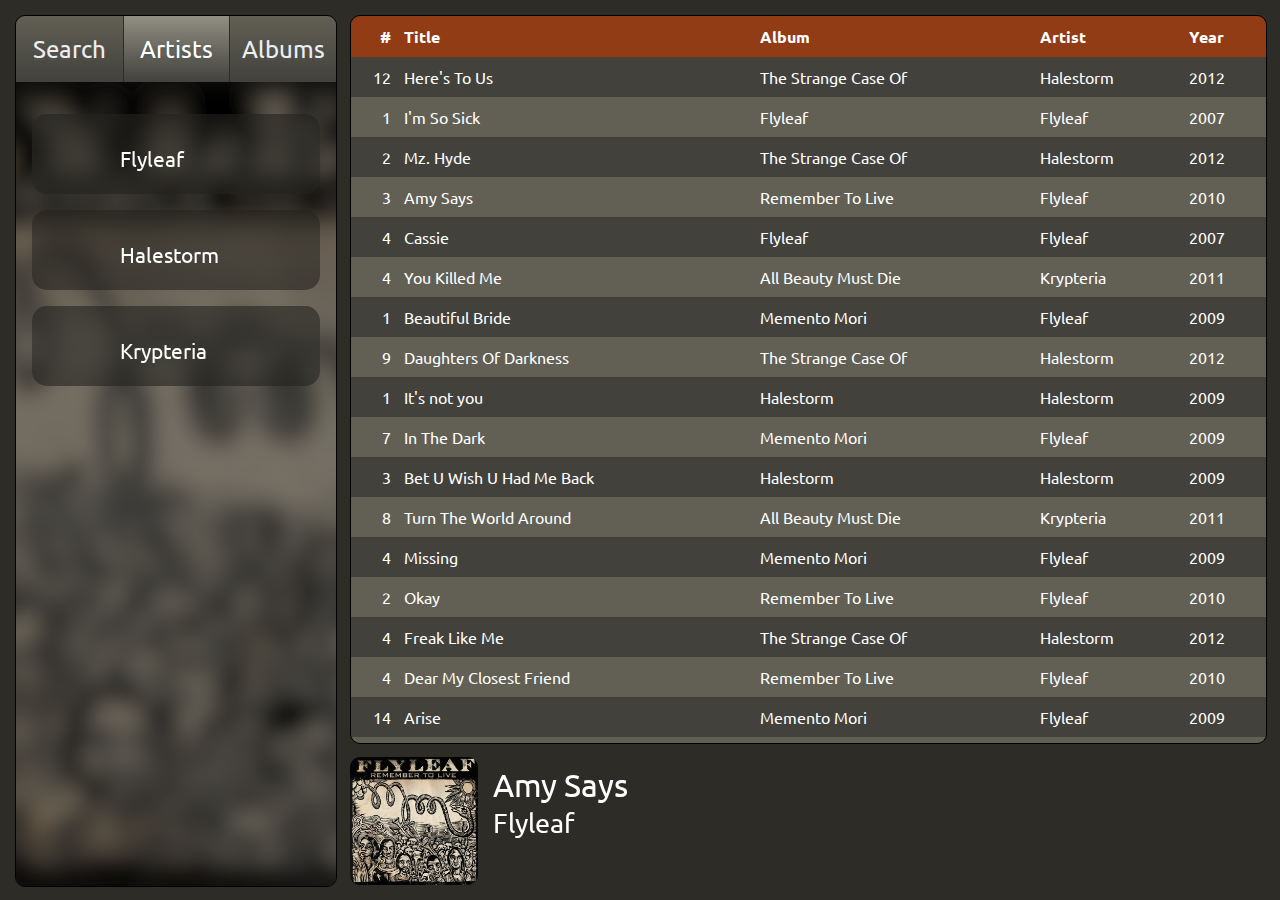
==== index.html @ d82e099f "Add now playing queue to library screen on big" ====
<!DOCTYPE html>
<html lang="en">
    <head>
        <meta charset="utf-8" />
        <meta name="viewport" content="width=device-width, initial-scale=1.0" />
        <title>Canto</title>
        <link rel="stylesheet" type="text/css" href="css/main.css" />
    </head>
    <body>
        <main>
            <nav id="nav">
                <ul>
                    <li>
                        <a href="search.html">Search</a>
                    </li>
                    <li>
                        <a href="index.html" class="active">Artists</a>
                    </li>
                    <li>
                        <a href="album.html">Albums</a>
                    </li>
                </ul>
            </nav>
            <section id="library">
                <ul id="artists">
                    <li id="a_flyleaf">
                        <a href="#a_flyleaf"><span class="name">Flyleaf</span></a>
                        <ul class="albums">
                            <li>
                                <img src="pics/Flyleaf%20-%20Flyleaf.jpg" alt="Album art of 'Flyleaf' by Flyleaf" />
                                <span class="name">Flyleaf</span>
                                <span class="artist">Flyleaf</span>
                                <span class="year">2007</span>
                            </li>
                            <li>
                                <img src="pics/Flyleaf%20-%20Memento%20Mori.jpg" alt="Album art of 'Memento Mori' by Flyleaf" />
                                <span class="name">Memento Mori</span>
                                <span class="artist">Flyleaf</span>
                                <span class="year">2009</span>
                            </li>
                            <li>
                                <img src="pics/Flyleaf%20-%20Remember%20To%20Live.jpg" alt="Album art of 'Remember To Live' by Flyleaf" />
                                <span class="name">Remember To Live</span>
                                <span class="artist">Flyleaf</span>
                                <span class="year">2010</span>
                            </li>
                        </ul>
                    </li>
                    <li id="a_halestorm">
                        <a href="#a_halestorm"><span class="name">Halestorm</span></a>
                        <ul class="albums">
                            <li>
                                <img src="pics/Halestorm%20-%20Halestorm.jpg" alt="Album art of 'Halestorm' by Halestorm" />
                                <span class="name">Halestorm</span>
                                <span class="artist">Halestorm</span>
                                <span class="year">2009</span>
                            </li>
                            <li>
                                <img src="pics/Halestorm%20-%20The%20Strange%20Case%20Of.jpg" alt="Album art of 'The Strange Case Of' by Halestorm" />
                                <span class="name">The Strange Case Of</span>
                                <span class="artist">Halestorm</span>
                                <span class="year">2012</span>
                            </li>
                        </ul>
                    </li>
                    <li id="a_kryptera">
                        <a href="#a_kryptera"><span class="name">Krypteria</span></a>
                        <ul class="albums">
                            <li>
                                <img src="pics/Krypteria%20-%20All%20Beauty%20Must%20Die.jpg" alt="Album art of 'All Beauty Must Die' by Krypteria" />
                                <span class="name">All Beauty Must Die</span>
                                <span class="artist">Krypteria</span>
                                <span class="year">2011</span>
                            </li>
                        </ul>
                    </li>
                </ul>
            </section>
        </main>
        <aside id="now_playing">
            <a href="now_playing.html">Go to Now Playing screen</a>
            <img src="pics/Flyleaf%20-%20Remember%20To%20Live.jpg" alt="Album art of 'Remember To Live' by Flyleaf" />
            <span class="title">Amy Says</span>
            <span class="artist">Flyleaf</span>
        </aside>
        <aside id="play_queue">
            <table>
                <thead>
                    <tr>
                        <th>#</th>
                        <th>Title</th>
                        <th>Album</th>
                        <th>Artist</th>
                        <th>Year</th>
                    </tr>
                </thead>
                <tbody>
                    <tr>
                        <td>12</td>
                        <td>Here's To Us</td>
                        <td>The Strange Case Of</td>
                        <td>Halestorm</td>
                        <td>2012</td>
                    </tr>
                    <tr>
                        <td>1</td>
                        <td>I'm So Sick</td>
                        <td>Flyleaf</td>
                        <td>Flyleaf</td>
                        <td>2007</td>
                    </tr>
                    <tr>
                        <td>2</td>
                        <td>Mz. Hyde</td>
                        <td>The Strange Case Of</td>
                        <td>Halestorm</td>
                        <td>2012</td>
                    </tr>
                    <tr class="active">
                        <td>3</td>
                        <td>Amy Says</td>
                        <td>Remember To Live</td>
                        <td>Flyleaf</td>
                        <td>2010</td>
                    </tr>
                    <tr>
                        <td>4</td>
                        <td>Cassie</td>
                        <td>Flyleaf</td>
                        <td>Flyleaf</td>
                        <td>2007</td>
                    </tr>
                    <tr>
                        <td>4</td>
                        <td>You Killed Me</td>
                        <td>All Beauty Must Die</td>
                        <td>Krypteria</td>
                        <td>2011</td>
                    </tr>
                    <tr>
                        <td>1</td>
                        <td>Beautiful Bride</td>
                        <td>Memento Mori</td>
                        <td>Flyleaf</td>
                        <td>2009</td>
                    </tr>
                    <tr>
                        <td>9</td>
                        <td>Daughters Of Darkness</td>
                        <td>The Strange Case Of</td>
                        <td>Halestorm</td>
                        <td>2012</td>
                    </tr>
                    <tr>
                        <td>1</td>
                        <td>It's not you</td>
                        <td>Halestorm</td>
                        <td>Halestorm</td>
                        <td>2009</td>
                    </tr>
                    <tr>
                        <td>7</td>
                        <td>In The Dark</td>
                        <td>Memento Mori</td>
                        <td>Flyleaf</td>
                        <td>2009</td>
                    </tr>
                    <tr>
                        <td>3</td>
                        <td>Bet U Wish U Had Me Back</td>
                        <td>Halestorm</td>
                        <td>Halestorm</td>
                        <td>2009</td>
                    </tr>
                    <tr>
                        <td>8</td>
                        <td>Turn The World Around</td>
                        <td>All Beauty Must Die</td>
                        <td>Krypteria</td>
                        <td>2011</td>
                    </tr>
                    <tr>
                        <td>4</td>
                        <td>Missing</td>
                        <td>Memento Mori</td>
                        <td>Flyleaf</td>
                        <td>2009</td>
                    </tr>
                    <tr>
                        <td>2</td>
                        <td>Okay</td>
                        <td>Remember To Live</td>
                        <td>Flyleaf</td>
                        <td>2010</td>
                    </tr>
                    <tr>
                        <td>4</td>
                        <td>Freak Like Me</td>
                        <td>The Strange Case Of</td>
                        <td>Halestorm</td>
                        <td>2012</td>
                    </tr>
                    <tr>
                        <td>4</td>
                        <td>Dear My Closest Friend</td>
                        <td>Remember To Live</td>
                        <td>Flyleaf</td>
                        <td>2010</td>
                    </tr>
                    <tr>
                        <td>14</td>
                        <td>Arise</td>
                        <td>Memento Mori</td>
                        <td>Flyleaf</td>
                        <td>2009</td>
                    </tr>
                    <tr>
                        <td>7</td>
                        <td>Thanks For Nothing</td>
                        <td>All Beauty Must Die</td>
                        <td>Krypteria</td>
                        <td>2011</td>
                    </tr>
                    <tr>
                        <td>3</td>
                        <td>I Miss The Misery</td>
                        <td>The Strange Case Of</td>
                        <td>Halestorm</td>
                        <td>2012</td>
                    </tr>
                    <tr>
                        <td>6</td>
                        <td>I'm Sorry</td>
                        <td>Flyleaf</td>
                        <td>Flyleaf</td>
                        <td>2007</td>
                    </tr>
                    <tr>
                        <td>15</td>
                        <td>Uncle Bobby</td>
                        <td>Memento Mori</td>
                        <td>Flyleaf</td>
                        <td>2009</td>
                    </tr>
                    <tr>
                        <td>8</td>
                        <td>Red Sam</td>
                        <td>Flyleaf</td>
                        <td>Flyleaf</td>
                        <td>2007</td>
                    </tr>
                    <tr>
                        <td>2</td>
                        <td>Fully ALive</td>
                        <td>Flyleaf</td>
                        <td>Flyleaf</td>
                        <td>2007</td>
                    </tr>
                    <tr>
                        <td>8</td>
                        <td>Rock Show</td>
                        <td>The Strange Case Of</td>
                        <td>Halestorm</td>
                        <td>2012</td>
                    </tr>
                    <tr>
                        <td>1</td>
                        <td>Love Bites (So Do I)</td>
                        <td>The Strange Case Of</td>
                        <td>Halestorm</td>
                        <td>2012</td>
                    </tr>
                    <tr>
                        <td>13</td>
                        <td>Circle</td>
                        <td>Memento Mori</td>
                        <td>Flyleaf</td>
                        <td>2009</td>
                    </tr>
                    <tr>
                        <td>2</td>
                        <td>As I Slowly Bleed</td>
                        <td>All Beauty Must Die</td>
                        <td>Krypteria</td>
                        <td>2011</td>
                    </tr>
                    <tr>
                        <td>9</td>
                        <td>Better Safe Than Sorry</td>
                        <td>Halestorm</td>
                        <td>Halestorm</td>
                        <td>2009</td>
                    </tr>
                    <tr>
                        <td>5</td>
                        <td>Live To Fight Another Day</td>
                        <td>All Beauty Must Die</td>
                        <td>Krypteria</td>
                        <td>2011</td>
                    </tr>
                </tbody>
            </table>
        </aside>
    </body>
</html>
---- css/main.css ----
@import url(http://fonts.googleapis.com/css?family=Ubuntu);
body {
  color: white;
  overflow: hidden;
  font-family: Ubuntu, sans-serif; }

main #nav {
  position: absolute;
  top: 0;
  left: 0;
  width: 100%;
  height: 4.1em;
  background-image: linear-gradient(180deg, #626055 0%, #42413c 100%); }
  main #nav ul {
    margin: 0;
    padding: 0;
    width: 100%;
    height: 100%;
    list-style: none; }
    main #nav ul li {
      display: block;
      float: left;
      width: 33.3%;
      height: 100%; }
      main #nav ul li a {
        display: block;
        width: 100%;
        height: 100%;
        color: #EEE;
        text-shadow: 0px 2px 3px #555;
        font-size: 1.5em;
        text-align: center;
        text-decoration: none;
        line-height: 4.1rem; }
      main #nav ul li .active {
        color: white;
        background-image: linear-gradient(180deg, #918f83 0%, #42413c 100%); }
    main #nav ul li + li a {
      border-left: 1px solid #2d2c27; }
main #library {
  position: absolute;
  top: 4.1em;
  left: 0;
  width: 100%;
  height: calc(100% - 4.1em - 5em);
  background-image: url("pics/coverdark.svg");
  background-position: center;
  background-size: cover; }
  main #library ul {
    margin: 0;
    padding-top: 1em;
    padding-left: 1em;
    padding-bottom: 1em;
    width: calc(100% - 2em);
    height: calc(100% - 2em);
    overflow-x: hidden;
    overflow-y: auto;
    list-style: none; }
    main #library ul li {
      position: relative;
      margin-top: 1em;
      min-height: 4em;
      max-height: 4em;
      padding: 0.5em;
      overflow: hidden;
      background-image: linear-gradient(180deg, rgba(35, 34, 30, 0.6) 0%, rgba(45, 44, 39, 0.6) 40%, rgba(45, 44, 39, 0.6) 60%, rgba(35, 34, 30, 0.6) 100%);
      border-radius: 15px;
      transition: none; }
      main #library ul li a {
        position: relative;
        display: block;
        width: 100%;
        height: 4em;
        z-index: 50;
        color: white; }
      main #library ul li img {
        width: 4em;
        height: 4em;
        border-radius: 10px; }
      main #library ul li span {
        display: block;
        position: absolute;
        left: 0;
        padding-left: 5rem;
        width: 100%;
        font-size: 1em; }
      main #library ul li .name {
        top: 0.5rem;
        font-size: 1.2em; }
      main #library ul li .artist {
        top: 1.9em; }
      main #library ul li .year {
        top: 3.1em; }
      main #library ul li ul {
        overflow: hidden; }
    main #library ul li:target {
      max-height: 350px;
      transition: max-height 1s; }
      main #library ul li:target ul {
        margin: 1em;
        margin-top: 0.5em;
        padding: 1em 0;
        background-color: rgba(15, 14, 11, 0.6);
        border-radius: 20px; }
        main #library ul li:target ul li {
          margin: 0 1em;
          background-image: none;
          border-radius: 0; }
        main #library ul li:target ul li + li {
          border-top: 1px solid #2d2c27; }
  main #library #artists > li > a > .name {
    top: 0;
    height: 4em;
    line-height: 3.5em;
    font-size: 1.3em; }
  main #library #albums li:target {
    max-height: 1000px; }
    main #library #albums li:target ul {
      padding: 0.4em 0 0.1em 0; }
      main #library #albums li:target ul li {
        padding: 0;
        height: 3em;
        min-height: 1em; }
        main #library #albums li:target ul li .number {
          margin-top: -7px;
          padding: 0;
          width: 3rem;
          height: 3rem;
          color: rgba(225, 225, 225, 0.69);
          font-size: 3em;
          text-align: right; }
        main #library #albums li:target ul li .name {
          padding-left: 4rem;
          width: calc(100% - 4rem);
          text-overflow: ellipsis;
          white-space: nowrap; }
main #search {
  position: absolute;
  top: 4.1em;
  left: 0;
  width: 100%;
  height: calc(100% - 4.1em - 5em);
  background-image: url("pics/coverdark.svg");
  background-position: center;
  background-size: cover; }
  main #search form {
    display: block;
    position: absolute;
    top: 0;
    width: 100%;
    padding: 10px;
    background-image: linear-gradient(180deg, rgba(35, 34, 30, 0.6) 0%, rgba(45, 44, 39, 0.6) 40%, rgba(45, 44, 39, 0.6) 60%, rgba(35, 34, 30, 0.6) 100%); }
    main #search form label {
      display: none; }
    main #search form input {
      padding: 5px;
      color: white;
      background-color: rgba(255, 255, 255, 0.1);
      border: none;
      border-radius: 5px;
      font-weight: bold; }
    main #search form input[type=text] {
      width: calc(100% - 95px); }
    main #search form input[type=submit] {
      width: 65px; }
main #search > ul {
  position: absolute;
  top: 3em;
  margin: 0;
  padding-top: 0;
  padding-left: 1em;
  padding-bottom: 1em;
  width: calc(100% - 2em);
  height: calc(100% - 3.5em);
  list-style: none;
  overflow-x: hidden;
  overflow-y: auto; }
  main #search > ul h1 {
    margin-bottom: 0; }
  main #search > ul ul {
    padding: 0;
    overflow: hidden; }
    main #search > ul ul li {
      position: relative;
      margin-top: 1em;
      height: 4em;
      padding: 0.5em;
      background-image: linear-gradient(180deg, rgba(35, 34, 30, 0.6) 0%, rgba(45, 44, 39, 0.6) 40%, rgba(45, 44, 39, 0.6) 60%, rgba(35, 34, 30, 0.6) 100%);
      border-radius: 15px; }
    main #search > ul ul img {
      width: 4em;
      height: 4em;
      border-radius: 10px; }
    main #search > ul ul span {
      display: block;
      position: absolute;
      left: 0;
      padding-left: 5rem;
      width: 100%;
      font-size: 1em; }
    main #search > ul ul .name {
      top: 0.5rem;
      font-size: 1.2em; }
    main #search > ul ul .artist {
      top: 1.9em; }
    main #search > ul ul .album, main #search > ul ul .year {
      top: 3.1em; }
  main #search > ul #artists .name {
    top: 0;
    height: 4em;
    line-height: 3.5em;
    font-size: 1.3em; }
main ul:last-of-child {
  background-color: red; }

#now_playing {
  position: absolute;
  left: 0;
  bottom: 0;
  width: 100%;
  height: 5em;
  background-image: linear-gradient(180deg, #626055 0%, #42413c 100%); }
  #now_playing a {
    position: fixed;
    left: 0;
    bottom: 0;
    width: 100%;
    height: 5em;
    z-index: 10;
    color: transparent; }
  #now_playing img {
    position: absolute;
    top: 0.5em;
    left: 0.5em;
    height: 4em;
    border-radius: 10px; }
  #now_playing .title {
    position: absolute;
    top: 0.7rem;
    left: 5rem;
    font-size: 1.3em; }
  #now_playing .artist {
    position: absolute;
    top: 2.5rem;
    left: 5rem;
    font-size: 1.1em; }

#edit_track {
  display: none; }

#play_queue {
  display: none; }

main {
  position: fixed;
  top: 0;
  left: 0;
  margin: 0;
  width: 100%;
  height: 100%;
  overflow: hidden; }
  main #info {
    position: absolute;
    top: 0;
    left: 0;
    width: 100%;
    height: 4.1em;
    z-index: 5;
    background-image: linear-gradient(180deg, #626055 0%, #42413c 100%); }
    main #info .title {
      display: block;
      margin-top: 1ex;
      margin-left: 0.6rem;
      height: 24px;
      font-size: 1.3em;
      width: 100%; }
    main #info .artist {
      float: left;
      margin-top: 0.6ex;
      margin-left: 0.6rem;
      font-size: 1.1em; }
    main #info .album:before {
      float: left;
      content: "\2022";
      margin-left: 1ex;
      margin-right: 1ex; }
    main #info .album {
      float: left;
      margin-top: 0.8ex;
      font-size: 1em; }
    main #info a {
      display: block;
      position: absolute;
      top: 0.7em;
      right: 0.7em;
      width: calc(2.6em - 4px);
      height: calc(2.6em - 4px);
      color: transparent;
      background-size: cover;
      border: 2px solid white;
      border-radius: 5px;
      background-image: url("pics/up.svg"); }
    main #info a:hover, main #info a:focus, main #info a:active {
      border-color: #dd4814;
      background-color: rgba(0, 0, 0, 0.5);
      background-image: url("pics/upglow.svg"); }
  main #albumart {
    position: absolute;
    top: 4.1em;
    left: 0;
    margin: 0 auto;
    width: 100%;
    height: calc(100% - 4.1em - 6em);
    background-color: #2d2c27;
    background-image: linear-gradient(180deg, #1d1c1b 0%, rgba(0, 0, 0, 0) 2%, rgba(0, 0, 0, 0) 98%, #1d1c1b 100%); }
    main #albumart img {
      position: absolute;
      top: 0;
      left: 0;
      right: 0;
      bottom: 0;
      margin: auto;
      width: 100%; }
  main #controls {
    position: absolute;
    left: 0;
    bottom: 0;
    width: 100%;
    height: 6em;
    background-image: linear-gradient(180deg, #3c3b37 0%, #42413c 100%); }
    main #controls a {
      display: block;
      position: absolute;
      left: 0;
      right: 0;
      bottom: calc(3em - 27.5px);
      margin: 0 auto;
      width: 55px;
      height: 55px;
      color: transparent;
      background-size: cover;
      border-radius: 100%; }
    main #controls #prev_button {
      right: 135px;
      background-image: url("pics/prev.svg"); }
    main #controls #prev_button:hover, main #controls #prev_button:focus, main #controls #prev_button:active {
      background-image: url("pics/prevglow.svg"), radial-gradient(circle at 50% 50%, rgba(0, 0, 0, 0.5) 21px, transparent 22px); }
    main #controls #play_button {
      bottom: calc(3em - 37.5px);
      width: 75px;
      height: 75px;
      background-image: url("pics/play.svg"); }
    main #controls #play_button:hover, main #controls #play_button:focus, main #controls #play_button:active {
      background-image: url("pics/playglow.svg"), radial-gradient(circle at 50% 50%, rgba(0, 0, 0, 0.5) 31px, transparent 32px); }
    main #controls #next_button {
      left: 135px;
      background-image: url("pics/next.svg"); }
    main #controls #next_button:hover, main #controls #next_button:focus, main #controls #next_button:active {
      background-image: url("pics/nextglow.svg"), radial-gradient(circle at 50% 50%, rgba(0, 0, 0, 0.5) 21px, transparent 22px); }
    main #controls #queue_button, main #controls #lyrics_button {
      left: 18.5px;
      bottom: calc(3em - 18.5px);
      margin: 0;
      width: 35px;
      height: 35px;
      border: 2px solid white;
      border-radius: 5px;
      background-image: url("pics/queue.svg"); }
    main #controls #lyrics_button {
      left: calc(100% - 55.5px);
      background-image: url("pics/lyrics.svg"); }
    main #controls #queue_button:hover, main #controls #queue_button:focus, main #controls #queue_button:active {
      border-color: #dd4814;
      background-color: rgba(0, 0, 0, 0.5);
      background-image: url("pics/queueglow.svg"); }
    main #controls #lyrics_button:hover, main #controls #lyrics_button:focus, main #controls #lyrics_button:active {
      border-color: #dd4814;
      background-color: rgba(0, 0, 0, 0.5);
      background-image: url("pics/lyricsglow.svg"); }

#queue {
  position: fixed;
  top: 0;
  left: -100%;
  width: 100%;
  height: 100%;
  z-index: 10;
  overflow: hidden;
  background-image: url("pics/coverdark.svg");
  background-position: center;
  background-size: cover;
  transition: all 1s; }
  #queue ul {
    -moz-box-sizing: border-box;
    box-sizing: border-box;
    margin: 0;
    padding: 1em;
    width: 100%;
    height: 100%;
    overflow-x: hidden;
    overflow-y: auto;
    list-style: none; }
    #queue ul li {
      position: relative;
      margin-top: 1em;
      height: 4em;
      padding: 0.5em;
      background-image: linear-gradient(180deg, rgba(35, 34, 30, 0.6) 0%, rgba(45, 44, 39, 0.6) 40%, rgba(45, 44, 39, 0.6) 60%, rgba(35, 34, 30, 0.6) 100%);
      border-radius: 15px; }
      #queue ul li img {
        height: 4em;
        width: 4em;
        border-radius: 10px; }
      #queue ul li span {
        display: block;
        position: absolute;
        left: 0;
        padding-left: 5rem;
        width: 100%;
        font-size: 1em; }
      #queue ul li .name {
        top: 0.5rem;
        font-size: 1.2em; }
      #queue ul li .artist {
        top: 1.9em; }
      #queue ul li .album {
        top: 3.1em; }
    #queue ul .active {
      background-image: linear-gradient(180deg, rgba(35, 34, 30, 0.6) 0%, rgba(45, 44, 39, 0.6) 40%, rgba(45, 44, 39, 0.6) 60%, rgba(35, 34, 30, 0.6) 100%), linear-gradient(130deg, #77216f 10%, transparent 40%, #dd4814 90%); }
  #queue a {
    display: block;
    position: absolute;
    right: 18.5px;
    bottom: calc(3em - 18.5px);
    width: 35px;
    height: 35px;
    color: transparent;
    background-size: cover;
    border: 2px solid #dd4814;
    border-radius: 5px;
    background-color: rgba(0, 0, 0, 0.5);
    background-image: url("pics/close.svg"); }

#queue:target {
  left: 0; }

#lyrics {
  position: fixed;
  top: 0;
  left: 100%;
  padding: 0 5%;
  width: 100%;
  height: 100%;
  z-index: 10;
  overflow: hidden;
  background-image: url("pics/coverdark.svg");
  background-position: center;
  background-size: cover;
  transition: all 1s; }
  #lyrics p {
    -moz-box-sizing: border-box;
    box-sizing: border-box;
    margin: 0;
    padding-top: 1em;
    padding-bottom: 5em;
    width: 90%;
    height: 100%;
    overflow-x: hidden;
    overflow-y: auto;
    font-size: 1.2em;
    line-height: 120%;
    text-align: center;
    text-shadow: 0px 0px 2px black; }
  #lyrics a {
    display: block;
    position: absolute;
    left: 18.5px;
    bottom: calc(3em - 18.5px);
    width: 35px;
    height: 35px;
    color: transparent;
    background-size: cover;
    border: 2px solid #dd4814;
    border-radius: 5px;
    background-color: rgba(0, 0, 0, 0.5);
    background-image: url("pics/close.svg"); }

#lyrics:target {
  left: 0; }

@media only screen and (min-width: 800px) {
  body {
    display: flex;
    position: absolute;
    top: 0;
    left: 0;
    margin: 0;
    width: 100%;
    height: 100%;
    background-color: #2d2c27; }

  main {
    top: 15px;
    left: 15px;
    width: 320px;
    height: calc(100% - 30px);
    border: 1px solid black;
    border-radius: 10px; }
    main #library, main #search {
      height: calc(100% - 4.1em); }

  #now_playing {
    left: 350px;
    bottom: 15px;
    height: 8rem;
    background: none; }
    #now_playing a {
      position: absolute;
      left: 0;
      bottom: 0;
      width: 8rem;
      height: 8rem; }
    #now_playing img {
      top: auto;
      left: 0;
      bottom: 0;
      height: 8rem; }
    #now_playing .title {
      top: auto;
      left: calc(8rem + 15px);
      bottom: 5rem;
      font-size: 2rem; }
    #now_playing .artist {
      top: auto;
      left: calc(8rem + 15px);
      bottom: 2.8rem;
      font-size: 1.7rem; }

  #play_queue {
    display: block;
    position: absolute;
    top: 15px;
    left: 350px;
    width: calc(100% - 365px);
    height: calc(100% - 45px - 8rem);
    overflow: auto;
    border: 1px solid black;
    border-radius: 10px; }
    #play_queue table {
      width: 100%;
      border-collapse: collapse; }
      #play_queue table thead tr:first-child {
        background-color: #913c14; }
      #play_queue table tr:nth-child(even) {
        background-color: #626055; }
      #play_queue table tr:nth-child(odd) {
        background-color: #42413c; }
      #play_queue table td, #play_queue table th {
        padding: 10px 5px;
        text-align: left;
        text-overflow: ellipsis;
        white-space: nowrap; }
      #play_queue table td:first-child, #play_queue table th:first-child {
        padding-left: 1px;
        padding-right: 8px;
        text-align: right; } }
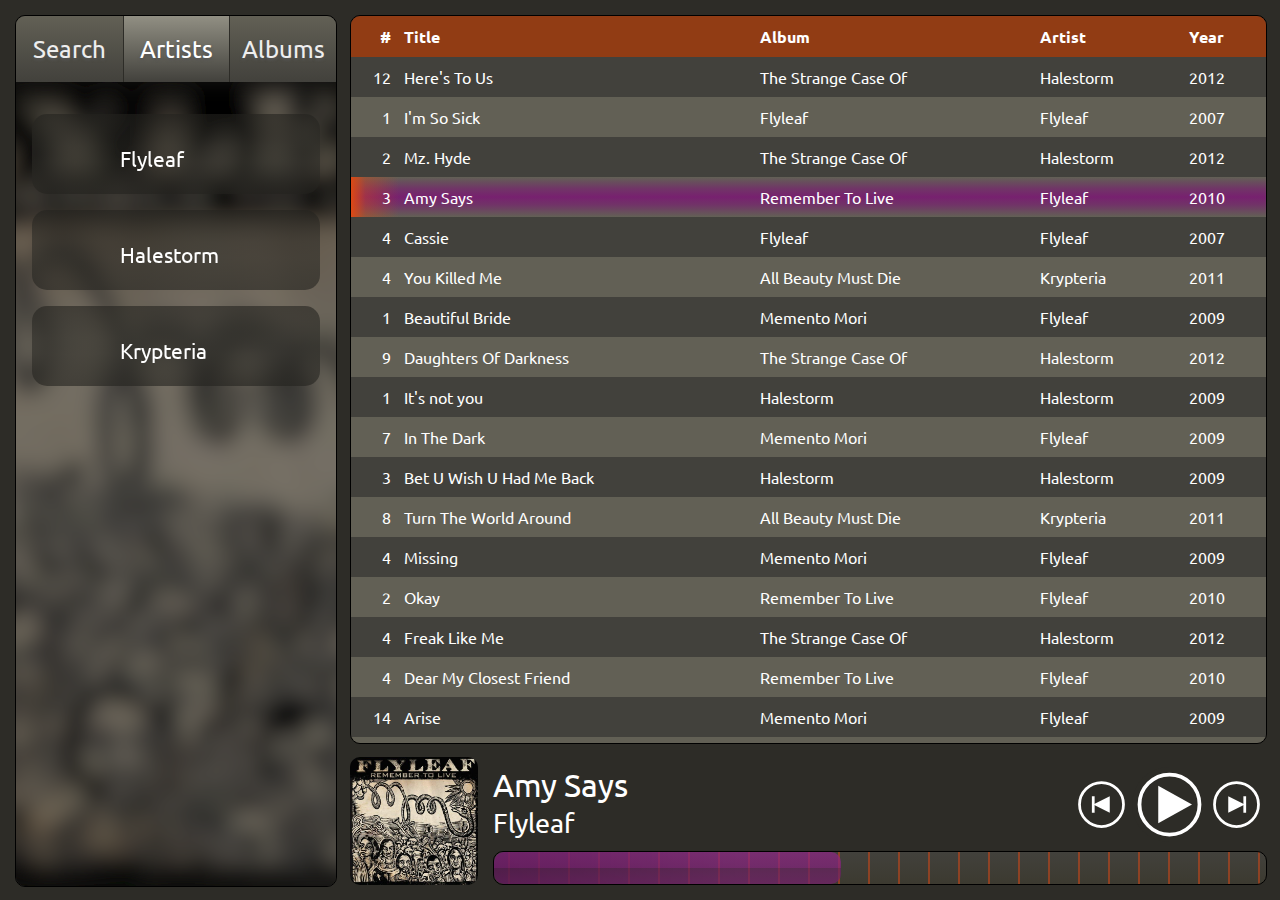
==== commit 16efface: "Add play button in library" ====
--- a/index.html
+++ b/index.html
@@ -83,6 +83,14 @@
             <span class="title">Amy Says</span>
             <span class="artist">Flyleaf</span>
         </aside>
+        <aside id="controls">
+            <a id="prev_button" href="#">Previous</a>
+            <a id="play_button" href="#">Play/Pause</a>
+            <a id="next_button" href="#">Next</a>
+            <div id="progressbar">
+                <span id="handle"></span>
+            </div>
+        </aside>
         <aside id="play_queue">
             <table>
                 <thead>
--- a/css/main.css
+++ b/css/main.css
@@ -245,6 +245,21 @@
     left: 5rem;
     font-size: 1.1em; }
 
+#controls #play_button {
+  display: block;
+  position: fixed;
+  right: 0;
+  bottom: 0;
+  width: 5rem;
+  height: 5rem;
+  z-index: 20;
+  color: transparent;
+  background-image: url("pics/playnoring.svg");
+  background-size: cover;
+  border-left: 1px solid #2d2c27; }
+#controls #play_button:hover, #controls #play_button:focus, #controls #play_button:active {
+  background-image: url("pics/playglow.svg"), radial-gradient(circle at 50% 50%, rgba(0, 0, 0, 0.5) 31px, transparent 32px); }
+
 #edit_track {
   display: none; }
 
@@ -512,8 +527,12 @@
   #now_playing {
     left: 350px;
     bottom: 15px;
+    width: calc(100% - 365px - 12rem);
     height: 8rem;
-    background: none; }
+    overflow: hidden;
+    background: none;
+    text-overflow: ellipsis;
+    white-space: nowrap; }
     #now_playing a {
       position: absolute;
       left: 0;
@@ -535,6 +554,61 @@
       left: calc(8rem + 15px);
       bottom: 2.8rem;
       font-size: 1.7rem; }
+
+  #controls {
+    position: absolute;
+    right: 15px;
+    bottom: 4rem;
+    width: 12rem;
+    height: 4rem; }
+    #controls a {
+      display: block;
+      position: absolute;
+      left: 0;
+      right: 0;
+      bottom: calc(2em - 27.5px);
+      margin: 0 auto;
+      width: 55px;
+      height: 55px;
+      color: transparent;
+      background-size: cover;
+      border-radius: 100%; }
+    #controls #prev_button {
+      right: 135px;
+      background-image: url("pics/prev.svg"); }
+    #controls #prev_button:hover, #controls #prev_button:focus, #controls #prev_button:active {
+      background-image: url("pics/prevglow.svg"), radial-gradient(circle at 50% 50%, rgba(0, 0, 0, 0.5) 21px, transparent 22px); }
+    #controls #play_button {
+      position: absolute;
+      bottom: calc(2em - 37.5px);
+      width: 75px;
+      height: 75px;
+      background-image: url("pics/play.svg"); }
+    #controls #play_button:hover, #controls #play_button:focus, #controls #play_button:active {
+      background-image: url("pics/playglow.svg"), radial-gradient(circle at 50% 50%, rgba(0, 0, 0, 0.5) 31px, transparent 32px); }
+    #controls #next_button {
+      left: 135px;
+      background-image: url("pics/next.svg"); }
+    #controls #next_button:hover, #controls #next_button:focus, #controls #next_button:active {
+      background-image: url("pics/nextglow.svg"), radial-gradient(circle at 50% 50%, rgba(0, 0, 0, 0.5) 21px, transparent 22px); }
+    #controls #progressbar {
+      position: fixed;
+      left: calc(365px + 8rem);
+      bottom: 15px;
+      width: calc(100% - 380px - 8rem);
+      height: 2rem;
+      background-image: url("pics/lines.svg"), linear-gradient(180deg, #42413c 0%, #3c3a30 100%);
+      border: 1px solid black;
+      border-radius: 10px; }
+      #controls #progressbar #handle {
+        display: block;
+        position: absolute;
+        left: 0;
+        bottom: 0;
+        width: 45%;
+        height: 100%;
+        border-radius: 10px;
+        background-image: linear-gradient(180deg, rgba(145, 37, 137, 0.69) 0%, rgba(135, 34, 127, 0.69) 50%, rgba(105, 33, 97, 0.69) 51%, rgba(119, 33, 111, 0.7) 100%), linear-gradient(90deg, rgba(0, 0, 0, 0.6) 0%, transparent 70%); }
 
   #play_queue {
     display: block;
@@ -563,4 +637,8 @@
       #play_queue table td:first-child, #play_queue table th:first-child {
         padding-left: 1px;
         padding-right: 8px;
-        text-align: right; } }
+        text-align: right; }
+      #play_queue table .active {
+        background-image: linear-gradient(180deg, transparent 0%, rgba(119, 33, 111, 0.7) 30%, #77216f 50%, rgba(119, 33, 111, 0.7) 70%, transparent 100%); }
+        #play_queue table .active td:first-child {
+          background-image: linear-gradient(90deg, #dd4814 0%, rgba(221, 72, 20, 0.4) 30%, transparent 100%); } }
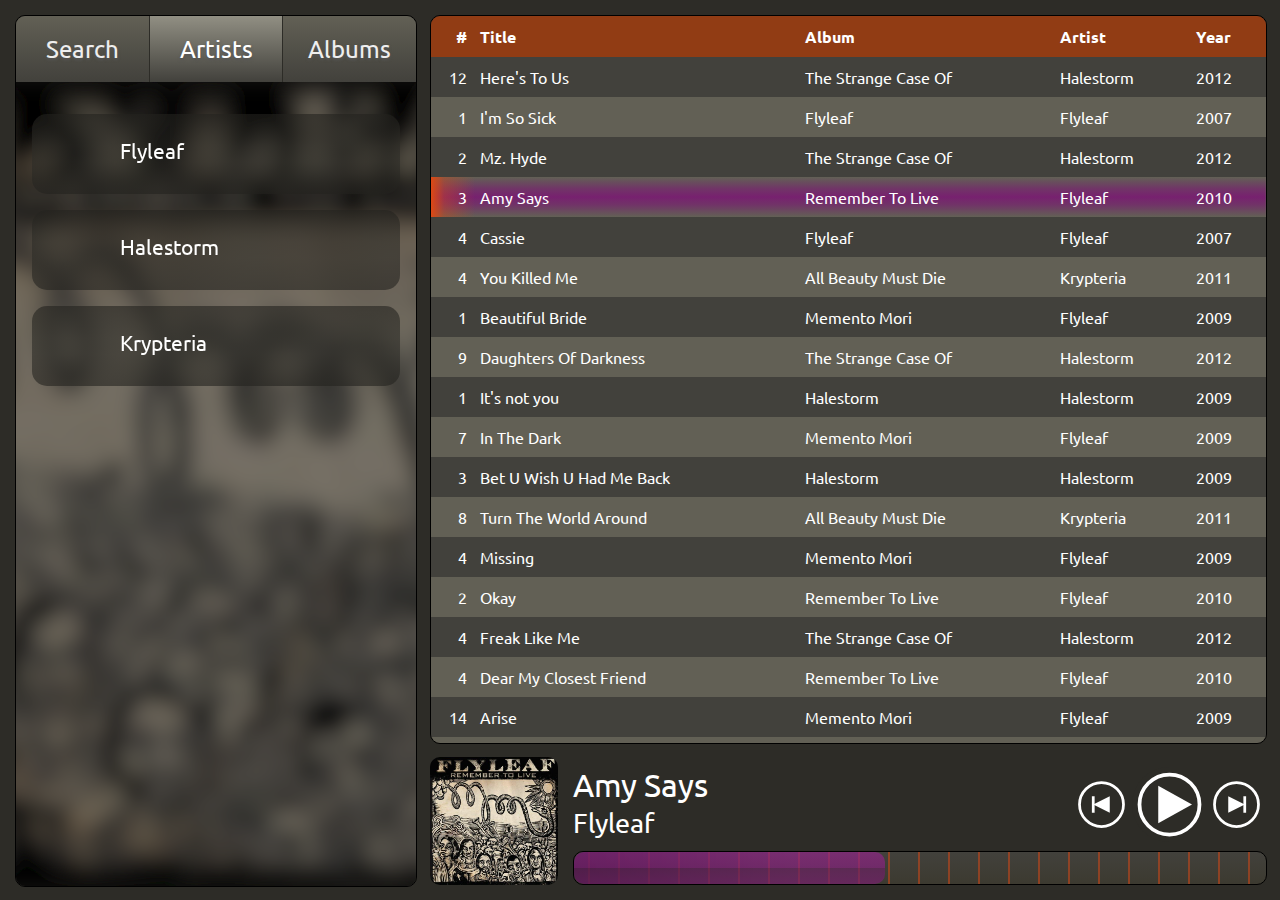
==== commit ebcadfb9: "Grow library between 800 and 1000px, rename controls to lcontrols in library to get away with namecl" ====
--- a/index.html
+++ b/index.html
@@ -83,7 +83,7 @@
             <span class="title">Amy Says</span>
             <span class="artist">Flyleaf</span>
         </aside>
-        <aside id="controls">
+        <aside id="lcontrols">
             <a id="prev_button" href="#">Previous</a>
             <a id="play_button" href="#">Play/Pause</a>
             <a id="next_button" href="#">Next</a>
--- a/css/main.css
+++ b/css/main.css
@@ -110,8 +110,8 @@
           border-top: 1px solid #2d2c27; }
   main #library #artists > li > a > .name {
     top: 0;
-    height: 4em;
-    line-height: 3.5em;
+    height: 4rem;
+    line-height: 3.5rem;
     font-size: 1.3em; }
   main #library #albums li:target {
     max-height: 1000px; }
@@ -245,7 +245,7 @@
     left: 5rem;
     font-size: 1.1em; }
 
-#controls #play_button {
+#lcontrols #play_button {
   display: block;
   position: fixed;
   right: 0;
@@ -257,7 +257,7 @@
   background-image: url("pics/playnoring.svg");
   background-size: cover;
   border-left: 1px solid #2d2c27; }
-#controls #play_button:hover, #controls #play_button:focus, #controls #play_button:active {
+#lcontrols #play_button:hover, #lcontrols #play_button:focus, #lcontrols #play_button:active {
   background-image: url("pics/playglow.svg"), radial-gradient(circle at 50% 50%, rgba(0, 0, 0, 0.5) 31px, transparent 32px); }
 
 #edit_track {
@@ -517,7 +517,7 @@
   main {
     top: 15px;
     left: 15px;
-    width: 320px;
+    width: 40%;
     height: calc(100% - 30px);
     border: 1px solid black;
     border-radius: 10px; }
@@ -525,9 +525,9 @@
       height: calc(100% - 4.1em); }
 
   #now_playing {
-    left: 350px;
+    left: calc(40% + 30px);
     bottom: 15px;
-    width: calc(100% - 365px - 12rem);
+    width: calc(60% - 45px - 12rem);
     height: 8rem;
     overflow: hidden;
     background: none;
@@ -555,13 +555,13 @@
       bottom: 2.8rem;
       font-size: 1.7rem; }
 
-  #controls {
+  #lcontrols {
     position: absolute;
     right: 15px;
     bottom: 4rem;
     width: 12rem;
     height: 4rem; }
-    #controls a {
+    #lcontrols a {
       display: block;
       position: absolute;
       left: 0;
@@ -573,34 +573,34 @@
       color: transparent;
       background-size: cover;
       border-radius: 100%; }
-    #controls #prev_button {
+    #lcontrols #prev_button {
       right: 135px;
       background-image: url("pics/prev.svg"); }
-    #controls #prev_button:hover, #controls #prev_button:focus, #controls #prev_button:active {
+    #lcontrols #prev_button:hover, #lcontrols #prev_button:focus, #lcontrols #prev_button:active {
       background-image: url("pics/prevglow.svg"), radial-gradient(circle at 50% 50%, rgba(0, 0, 0, 0.5) 21px, transparent 22px); }
-    #controls #play_button {
+    #lcontrols #play_button {
       position: absolute;
       bottom: calc(2em - 37.5px);
       width: 75px;
       height: 75px;
       background-image: url("pics/play.svg"); }
-    #controls #play_button:hover, #controls #play_button:focus, #controls #play_button:active {
+    #lcontrols #play_button:hover, #lcontrols #play_button:focus, #lcontrols #play_button:active {
       background-image: url("pics/playglow.svg"), radial-gradient(circle at 50% 50%, rgba(0, 0, 0, 0.5) 31px, transparent 32px); }
-    #controls #next_button {
+    #lcontrols #next_button {
       left: 135px;
       background-image: url("pics/next.svg"); }
-    #controls #next_button:hover, #controls #next_button:focus, #controls #next_button:active {
+    #lcontrols #next_button:hover, #lcontrols #next_button:focus, #lcontrols #next_button:active {
       background-image: url("pics/nextglow.svg"), radial-gradient(circle at 50% 50%, rgba(0, 0, 0, 0.5) 21px, transparent 22px); }
-    #controls #progressbar {
+    #lcontrols #progressbar {
       position: fixed;
-      left: calc(365px + 8rem);
+      left: calc(40% + 45px + 8rem);
       bottom: 15px;
-      width: calc(100% - 380px - 8rem);
+      width: calc(60% - 60px - 8rem);
       height: 2rem;
       background-image: url("pics/lines.svg"), linear-gradient(180deg, #42413c 0%, #3c3a30 100%);
       border: 1px solid black;
       border-radius: 10px; }
-      #controls #progressbar #handle {
+      #lcontrols #progressbar #handle {
         display: block;
         position: absolute;
         left: 0;
@@ -614,8 +614,8 @@
     display: block;
     position: absolute;
     top: 15px;
-    left: 350px;
-    width: calc(100% - 365px);
+    left: calc(40% + 30px);
+    width: calc(60% - 45px);
     height: calc(100% - 45px - 8rem);
     overflow: auto;
     border: 1px solid black;
@@ -642,3 +642,18 @@
         background-image: linear-gradient(180deg, transparent 0%, rgba(119, 33, 111, 0.7) 30%, #77216f 50%, rgba(119, 33, 111, 0.7) 70%, transparent 100%); }
         #play_queue table .active td:first-child {
           background-image: linear-gradient(90deg, #dd4814 0%, rgba(221, 72, 20, 0.4) 30%, transparent 100%); } }
+@media only screen and (min-width: 800px) and (min-width: 1000px) {
+  main {
+    width: 400px; }
+
+  #now_playing {
+    left: 430px;
+    width: calc(60% - 45px - 12rem); }
+
+  #lcontrols #progressbar {
+    left: calc(445px + 8rem);
+    width: calc(100% - 460px - 8rem); }
+
+  #play_queue {
+    left: 430px;
+    width: calc(100% - 445px); } }
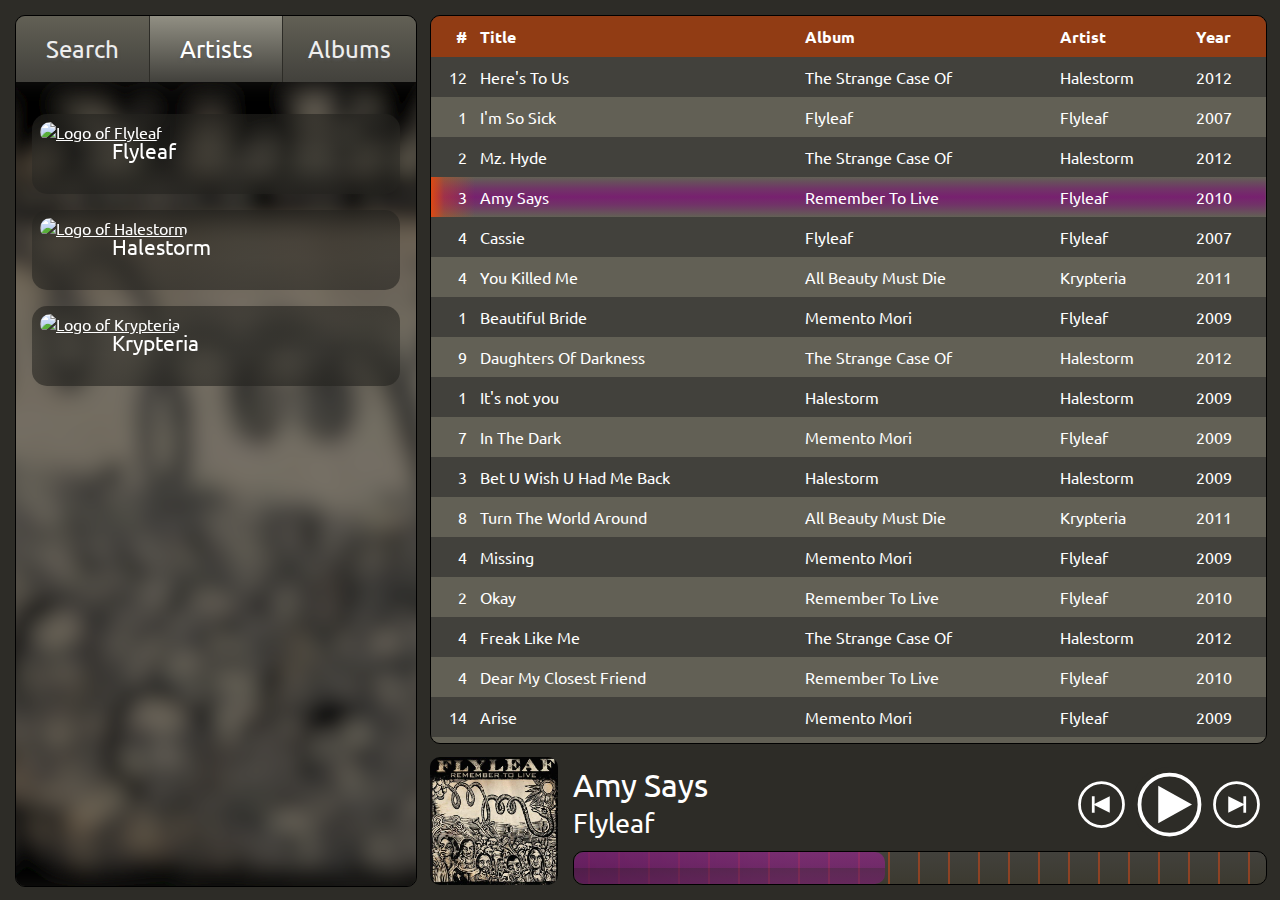
==== commit 239ed025: "Add artist logos" ====
--- a/index.html
+++ b/index.html
@@ -7,7 +7,7 @@
         <link rel="stylesheet" type="text/css" href="css/main.css" />
     </head>
     <body>
-        <main>
+        <main id="lmain">
             <nav id="nav">
                 <ul>
                     <li>
@@ -24,7 +24,8 @@
             <section id="library">
                 <ul id="artists">
                     <li id="a_flyleaf">
-                        <a href="#a_flyleaf"><span class="name">Flyleaf</span></a>
+                        <a href="#a_flyleaf"><img src="pics/Flyleaf.png" alt="Logo of Flyleaf" /></a>
+                        <span class="name">Flyleaf</span>
                         <ul class="albums">
                             <li>
                                 <img src="pics/Flyleaf%20-%20Flyleaf.jpg" alt="Album art of 'Flyleaf' by Flyleaf" />
@@ -47,7 +48,8 @@
                         </ul>
                     </li>
                     <li id="a_halestorm">
-                        <a href="#a_halestorm"><span class="name">Halestorm</span></a>
+                        <a href="#a_halestorm"><img src="pics/Halestorm.png" alt="Logo of Halestorm" /></a>
+                        <span class="name">Halestorm</span>
                         <ul class="albums">
                             <li>
                                 <img src="pics/Halestorm%20-%20Halestorm.jpg" alt="Album art of 'Halestorm' by Halestorm" />
@@ -64,7 +66,8 @@
                         </ul>
                     </li>
                     <li id="a_kryptera">
-                        <a href="#a_kryptera"><span class="name">Krypteria</span></a>
+                        <a href="#a_kryptera"><img src="pics/Krypteria.png" alt="Logo of Krypteria" /></a>
+                        <span class="name">Krypteria</span>
                         <ul class="albums">
                             <li>
                                 <img src="pics/Krypteria%20-%20All%20Beauty%20Must%20Die.jpg" alt="Album art of 'All Beauty Must Die' by Krypteria" />
--- a/css/main.css
+++ b/css/main.css
@@ -3,6 +3,15 @@
   color: white;
   overflow: hidden;
   font-family: Ubuntu, sans-serif; }
+
+main {
+  position: fixed;
+  top: 0;
+  left: 0;
+  margin: 0;
+  width: 100%;
+  height: 100%;
+  overflow: hidden; }
 
 main #nav {
   position: absolute;
@@ -108,10 +117,10 @@
           border-radius: 0; }
         main #library ul li:target ul li + li {
           border-top: 1px solid #2d2c27; }
-  main #library #artists > li > a > .name {
+  main #library #artists > li > .name {
     top: 0;
     height: 4rem;
-    line-height: 3.5rem;
+    line-height: 4.5rem;
     font-size: 1.3em; }
   main #library #albums li:target {
     max-height: 1000px; }
@@ -210,8 +219,6 @@
     height: 4em;
     line-height: 3.5em;
     font-size: 1.3em; }
-main ul:last-of-child {
-  background-color: red; }
 
 #now_playing {
   position: absolute;
@@ -266,14 +273,8 @@
 #play_queue {
   display: none; }
 
-main {
-  position: fixed;
-  top: 0;
-  left: 0;
-  margin: 0;
-  width: 100%;
-  height: 100%;
-  overflow: hidden; }
+@media only screen and (max-width: 800px) {
+  @import url(http://fonts.googleapis.com/css?family=Delius+Swash+Caps);
   main #info {
     position: absolute;
     top: 0;
@@ -393,119 +394,118 @@
       background-color: rgba(0, 0, 0, 0.5);
       background-image: url("pics/lyricsglow.svg"); }
 
-#queue {
-  position: fixed;
-  top: 0;
-  left: -100%;
-  width: 100%;
-  height: 100%;
-  z-index: 10;
-  overflow: hidden;
-  background-image: url("pics/coverdark.svg");
-  background-position: center;
-  background-size: cover;
-  transition: all 1s; }
-  #queue ul {
-    -moz-box-sizing: border-box;
-    box-sizing: border-box;
-    margin: 0;
-    padding: 1em;
+  #queue {
+    position: fixed;
+    top: 0;
+    left: -100%;
     width: 100%;
     height: 100%;
-    overflow-x: hidden;
-    overflow-y: auto;
-    list-style: none; }
-    #queue ul li {
-      position: relative;
-      margin-top: 1em;
-      height: 4em;
-      padding: 0.5em;
-      background-image: linear-gradient(180deg, rgba(35, 34, 30, 0.6) 0%, rgba(45, 44, 39, 0.6) 40%, rgba(45, 44, 39, 0.6) 60%, rgba(35, 34, 30, 0.6) 100%);
-      border-radius: 15px; }
-      #queue ul li img {
+    z-index: 10;
+    overflow: hidden;
+    background-image: url("pics/coverdark.svg");
+    background-position: center;
+    background-size: cover;
+    transition: all 1s; }
+    #queue ul {
+      -moz-box-sizing: border-box;
+      box-sizing: border-box;
+      margin: 0;
+      padding: 1em;
+      width: 100%;
+      height: 100%;
+      overflow-x: hidden;
+      overflow-y: auto;
+      list-style: none; }
+      #queue ul li {
+        position: relative;
+        margin-top: 1em;
         height: 4em;
-        width: 4em;
-        border-radius: 10px; }
-      #queue ul li span {
-        display: block;
-        position: absolute;
-        left: 0;
-        padding-left: 5rem;
-        width: 100%;
-        font-size: 1em; }
-      #queue ul li .name {
-        top: 0.5rem;
-        font-size: 1.2em; }
-      #queue ul li .artist {
-        top: 1.9em; }
-      #queue ul li .album {
-        top: 3.1em; }
-    #queue ul .active {
-      background-image: linear-gradient(180deg, rgba(35, 34, 30, 0.6) 0%, rgba(45, 44, 39, 0.6) 40%, rgba(45, 44, 39, 0.6) 60%, rgba(35, 34, 30, 0.6) 100%), linear-gradient(130deg, #77216f 10%, transparent 40%, #dd4814 90%); }
-  #queue a {
-    display: block;
-    position: absolute;
-    right: 18.5px;
-    bottom: calc(3em - 18.5px);
-    width: 35px;
-    height: 35px;
-    color: transparent;
+        padding: 0.5em;
+        background-image: linear-gradient(180deg, rgba(35, 34, 30, 0.6) 0%, rgba(45, 44, 39, 0.6) 40%, rgba(45, 44, 39, 0.6) 60%, rgba(35, 34, 30, 0.6) 100%);
+        border-radius: 15px; }
+        #queue ul li img {
+          height: 4em;
+          width: 4em;
+          border-radius: 10px; }
+        #queue ul li span {
+          display: block;
+          position: absolute;
+          left: 0;
+          padding-left: 5rem;
+          width: 100%;
+          font-size: 1em; }
+        #queue ul li .name {
+          top: 0.5rem;
+          font-size: 1.2em; }
+        #queue ul li .artist {
+          top: 1.9em; }
+        #queue ul li .album {
+          top: 3.1em; }
+      #queue ul .active {
+        background-image: linear-gradient(180deg, rgba(35, 34, 30, 0.6) 0%, rgba(45, 44, 39, 0.6) 40%, rgba(45, 44, 39, 0.6) 60%, rgba(35, 34, 30, 0.6) 100%), linear-gradient(130deg, #77216f 10%, transparent 40%, #dd4814 90%); }
+    #queue a {
+      display: block;
+      position: absolute;
+      right: 18.5px;
+      bottom: calc(3em - 18.5px);
+      width: 35px;
+      height: 35px;
+      color: transparent;
+      background-size: cover;
+      border: 2px solid #dd4814;
+      border-radius: 5px;
+      background-color: rgba(0, 0, 0, 0.5);
+      background-image: url("pics/close.svg"); }
+
+  #queue:target {
+    left: 0; }
+
+  #lyrics {
+    position: fixed;
+    top: 0;
+    left: 100%;
+    padding: 0 5%;
+    width: 100%;
+    height: 100%;
+    z-index: 10;
+    overflow: hidden;
+    background-image: url("pics/coverdark.svg");
+    background-position: center;
     background-size: cover;
-    border: 2px solid #dd4814;
-    border-radius: 5px;
-    background-color: rgba(0, 0, 0, 0.5);
-    background-image: url("pics/close.svg"); }
-
-#queue:target {
-  left: 0; }
-
-#lyrics {
-  position: fixed;
-  top: 0;
-  left: 100%;
-  padding: 0 5%;
-  width: 100%;
-  height: 100%;
-  z-index: 10;
-  overflow: hidden;
-  background-image: url("pics/coverdark.svg");
-  background-position: center;
-  background-size: cover;
-  transition: all 1s; }
-  #lyrics p {
-    -moz-box-sizing: border-box;
-    box-sizing: border-box;
-    margin: 0;
-    padding-top: 1em;
-    padding-bottom: 5em;
-    width: 90%;
-    height: 100%;
-    overflow-x: hidden;
-    overflow-y: auto;
-    font-size: 1.2em;
-    line-height: 120%;
-    text-align: center;
-    text-shadow: 0px 0px 2px black; }
-  #lyrics a {
-    display: block;
-    position: absolute;
-    left: 18.5px;
-    bottom: calc(3em - 18.5px);
-    width: 35px;
-    height: 35px;
-    color: transparent;
-    background-size: cover;
-    border: 2px solid #dd4814;
-    border-radius: 5px;
-    background-color: rgba(0, 0, 0, 0.5);
-    background-image: url("pics/close.svg"); }
-
-#lyrics:target {
-  left: 0; }
-
+    transition: all 1s; }
+    #lyrics p {
+      -moz-box-sizing: border-box;
+      box-sizing: border-box;
+      margin: 0;
+      padding-top: 1em;
+      padding-bottom: 5em;
+      width: 90%;
+      height: 100%;
+      overflow-x: hidden;
+      overflow-y: auto;
+      font-family: 'Delius Swash Caps', cursive;
+      font-size: 1.2em;
+      line-height: 120%;
+      text-align: center;
+      text-shadow: 0 0 5px black; }
+    #lyrics a {
+      display: block;
+      position: absolute;
+      left: 18.5px;
+      bottom: calc(3em - 18.5px);
+      width: 35px;
+      height: 35px;
+      color: transparent;
+      background-size: cover;
+      border: 2px solid #dd4814;
+      border-radius: 5px;
+      background-color: rgba(0, 0, 0, 0.5);
+      background-image: url("pics/close.svg"); }
+
+  #lyrics:target {
+    left: 0; } }
 @media only screen and (min-width: 800px) {
   body {
-    display: flex;
     position: absolute;
     top: 0;
     left: 0;
@@ -514,14 +514,14 @@
     height: 100%;
     background-color: #2d2c27; }
 
-  main {
+  #lmain {
     top: 15px;
     left: 15px;
     width: 40%;
     height: calc(100% - 30px);
     border: 1px solid black;
     border-radius: 10px; }
-    main #library, main #search {
+    #lmain #library, #lmain #search {
       height: calc(100% - 4.1em); }
 
   #now_playing {
@@ -539,6 +539,20 @@
       bottom: 0;
       width: 8rem;
       height: 8rem; }
+    #now_playing a:hover, #now_playing a:focus {
+      -moz-box-sizing: border-box;
+      box-sizing: border-box;
+      padding-top: 2px;
+      padding-left: 10px;
+      padding-right: 10px;
+      overflow: hidden;
+      color: white;
+      background-color: rgba(0, 0, 0, 0.8);
+      border-radius: 10px;
+      font-size: 1.5rem;
+      text-align: center;
+      text-decoration: none;
+      white-space: pre-wrap; }
     #now_playing img {
       top: auto;
       left: 0;
@@ -641,9 +655,260 @@
       #play_queue table .active {
         background-image: linear-gradient(180deg, transparent 0%, rgba(119, 33, 111, 0.7) 30%, #77216f 50%, rgba(119, 33, 111, 0.7) 70%, transparent 100%); }
         #play_queue table .active td:first-child {
-          background-image: linear-gradient(90deg, #dd4814 0%, rgba(221, 72, 20, 0.4) 30%, transparent 100%); } }
+          background-image: linear-gradient(90deg, #dd4814 0%, rgba(221, 72, 20, 0.4) 30%, transparent 100%); }
+
+  @import url(http://fonts.googleapis.com/css?family=Delius+Swash+Caps);
+  #info {
+    position: absolute;
+    left: calc(30px + 14rem);
+    bottom: calc(35px + 4rem);
+    height: 8rem;
+    background: none; }
+    #info a {
+      position: fixed;
+      left: calc(95px + 26rem);
+      bottom: 33px;
+      width: 35px;
+      height: 35px;
+      color: transparent;
+      background-size: cover;
+      border: 2px solid white;
+      border-radius: 5px;
+      background-image: url("pics/up.svg"); }
+    #info a:hover, #info a:focus, #info a:active {
+      border-color: #dd4814;
+      background-color: rgba(0, 0, 0, 0.5);
+      background-image: url("pics/upglow.svg"); }
+    #info span {
+      display: block;
+      margin: 0; }
+    #info .title {
+      font-size: 3rem; }
+    #info .artist {
+      font-size: 2.3rem; }
+    #info .album {
+      font-size: 2rem; }
+
+  #albumart {
+    position: absolute;
+    left: 15px;
+    bottom: 15px;
+    margin: 0 auto;
+    width: 14rem;
+    height: 14rem;
+    background: none; }
+    #albumart img {
+      position: absolute;
+      top: 0;
+      left: 0;
+      right: 0;
+      bottom: 0;
+      margin: auto;
+      width: 100%; }
+
+  #controls {
+    position: absolute;
+    left: calc(80px + 14rem);
+    bottom: 20px;
+    width: 12rem;
+    height: 4rem; }
+    #controls a {
+      display: block;
+      position: absolute;
+      left: 0;
+      right: 0;
+      bottom: calc(2em - 27.5px);
+      margin: 0 auto;
+      width: 55px;
+      height: 55px;
+      color: transparent;
+      background-size: cover;
+      border-radius: 100%; }
+    #controls #prev_button {
+      right: 135px;
+      background-image: url("pics/prev.svg"); }
+    #controls #prev_button:hover, #controls #prev_button:focus, #controls #prev_button:active {
+      background-image: url("pics/prevglow.svg"), radial-gradient(circle at 50% 50%, rgba(0, 0, 0, 0.5) 21px, transparent 22px); }
+    #controls #play_button {
+      position: absolute;
+      bottom: calc(2em - 37.5px);
+      width: 75px;
+      height: 75px;
+      background-image: url("pics/play.svg"); }
+    #controls #play_button:hover, #controls #play_button:focus, #controls #play_button:active {
+      background-image: url("pics/playglow.svg"), radial-gradient(circle at 50% 50%, rgba(0, 0, 0, 0.5) 31px, transparent 32px); }
+    #controls #next_button {
+      left: 135px;
+      background-image: url("pics/next.svg"); }
+    #controls #next_button:hover, #controls #next_button:focus, #controls #next_button:active {
+      background-image: url("pics/nextglow.svg"), radial-gradient(circle at 50% 50%, rgba(0, 0, 0, 0.5) 21px, transparent 22px); }
+    #controls #queue_button {
+      position: fixed;
+      left: calc(30px + 14rem);
+      bottom: 33px;
+      margin: 0;
+      width: 35px;
+      height: 35px;
+      border: 2px solid white;
+      border-radius: 5px;
+      background-image: url("pics/queue.svg"); }
+    #controls #queue_button:hover, #controls #queue_button:focus, #controls #queue_button:active {
+      border-color: #dd4814;
+      background-color: rgba(0, 0, 0, 0.5);
+      background-image: url("pics/queueglow.svg"); }
+    #controls #lyrics_button {
+      display: none; }
+
+  #lyrics {
+    position: absolute;
+    top: 15px;
+    right: 15px;
+    width: 400px;
+    height: calc(100% - 30px);
+    background: none;
+    transition: none; }
+    #lyrics a {
+      display: none; }
+    #lyrics p {
+      margin: 0;
+      height: 100%;
+      overflow: auto;
+      font-family: 'Delius Swash Caps', cursive;
+      font-size: 1.2rem;
+      text-align: center;
+      text-shadow: 0 0 5px black; }
+
+  #queue {
+    position: fixed;
+    top: 0;
+    left: -400px;
+    width: 400px;
+    height: 100%;
+    z-index: 10;
+    overflow: hidden;
+    background-image: url("pics/coverdark.svg");
+    background-position: center;
+    background-size: cover;
+    transition: all 1s; }
+    #queue ul {
+      -moz-box-sizing: border-box;
+      box-sizing: border-box;
+      margin: 0;
+      padding: 1em;
+      width: 100%;
+      height: 100%;
+      overflow-x: hidden;
+      overflow-y: auto;
+      list-style: none; }
+      #queue ul li {
+        position: relative;
+        margin-top: 1em;
+        height: 4em;
+        padding: 0.5em;
+        background-image: linear-gradient(180deg, rgba(35, 34, 30, 0.6) 0%, rgba(45, 44, 39, 0.6) 40%, rgba(45, 44, 39, 0.6) 60%, rgba(35, 34, 30, 0.6) 100%);
+        border-radius: 15px; }
+        #queue ul li img {
+          height: 4em;
+          width: 4em;
+          border-radius: 10px; }
+        #queue ul li span {
+          display: block;
+          position: absolute;
+          left: 0;
+          padding-left: 5rem;
+          width: 100%;
+          font-size: 1em; }
+        #queue ul li .name {
+          top: 0.5rem;
+          font-size: 1.2em; }
+        #queue ul li .artist {
+          top: 1.9em; }
+        #queue ul li .album {
+          top: 3.1em; }
+      #queue ul .active {
+        background-image: linear-gradient(180deg, rgba(35, 34, 30, 0.6) 0%, rgba(45, 44, 39, 0.6) 40%, rgba(45, 44, 39, 0.6) 60%, rgba(35, 34, 30, 0.6) 100%), linear-gradient(130deg, #77216f 10%, transparent 40%, #dd4814 90%); }
+    #queue a {
+      display: block;
+      position: absolute;
+      right: 18.5px;
+      bottom: calc(3em - 18.5px);
+      width: 35px;
+      height: 35px;
+      color: transparent;
+      background-size: cover;
+      border: 2px solid #dd4814;
+      border-radius: 5px;
+      background-color: rgba(0, 0, 0, 0.5);
+      background-image: url("pics/close.svg"); }
+
+  #queue:target {
+    left: 0; }
+
+  @-webkit-keyframes slideshow {
+    0% {
+      opacity: 0; }
+
+    20% {
+      opacity: 1; }
+
+    33% {
+      opacity: 1; }
+
+    43% {
+      opacity: 0; }
+
+    100% {
+      opacity: 0; } }
+
+  @keyframes slideshow {
+    0% {
+      opacity: 0; }
+
+    20% {
+      opacity: 1; }
+
+    33% {
+      opacity: 1; }
+
+    43% {
+      opacity: 0; }
+
+    100% {
+      opacity: 0; } }
+
+  #pics {
+    position: absolute;
+    top: 15px;
+    left: 15px;
+    width: calc(100% - 445px);
+    height: calc(100% - 45px - 14rem);
+    overflow-x: auto;
+    overflow-y: hidden; }
+    #pics div {
+      position: absolute;
+      top: 0;
+      left: 0;
+      width: 100%;
+      height: 100%;
+      background-position: center;
+      background-repeat: no-repeat;
+      background-size: contain;
+      -webkit-animation: slideshow 21s linear 0s infinite;
+      animation: slideshow 21s linear 0s infinite; }
+    #pics #p1 {
+      background-image: url("../pics/Flyleaf1.jpg"); }
+    #pics #p2 {
+      background-image: url("../pics/Flyleaf2.jpg");
+      opacity: 0;
+      -webkit-animation-delay: 7s;
+      animation-delay: 7s; }
+    #pics #p3 {
+      background-image: url("../pics/Flyleaf3.jpg");
+      opacity: 0;
+      -webkit-animation-delay: 14s;
+      animation-delay: 14s; } }
 @media only screen and (min-width: 800px) and (min-width: 1000px) {
-  main {
+  #lmain {
     width: 400px; }
 
   #now_playing {
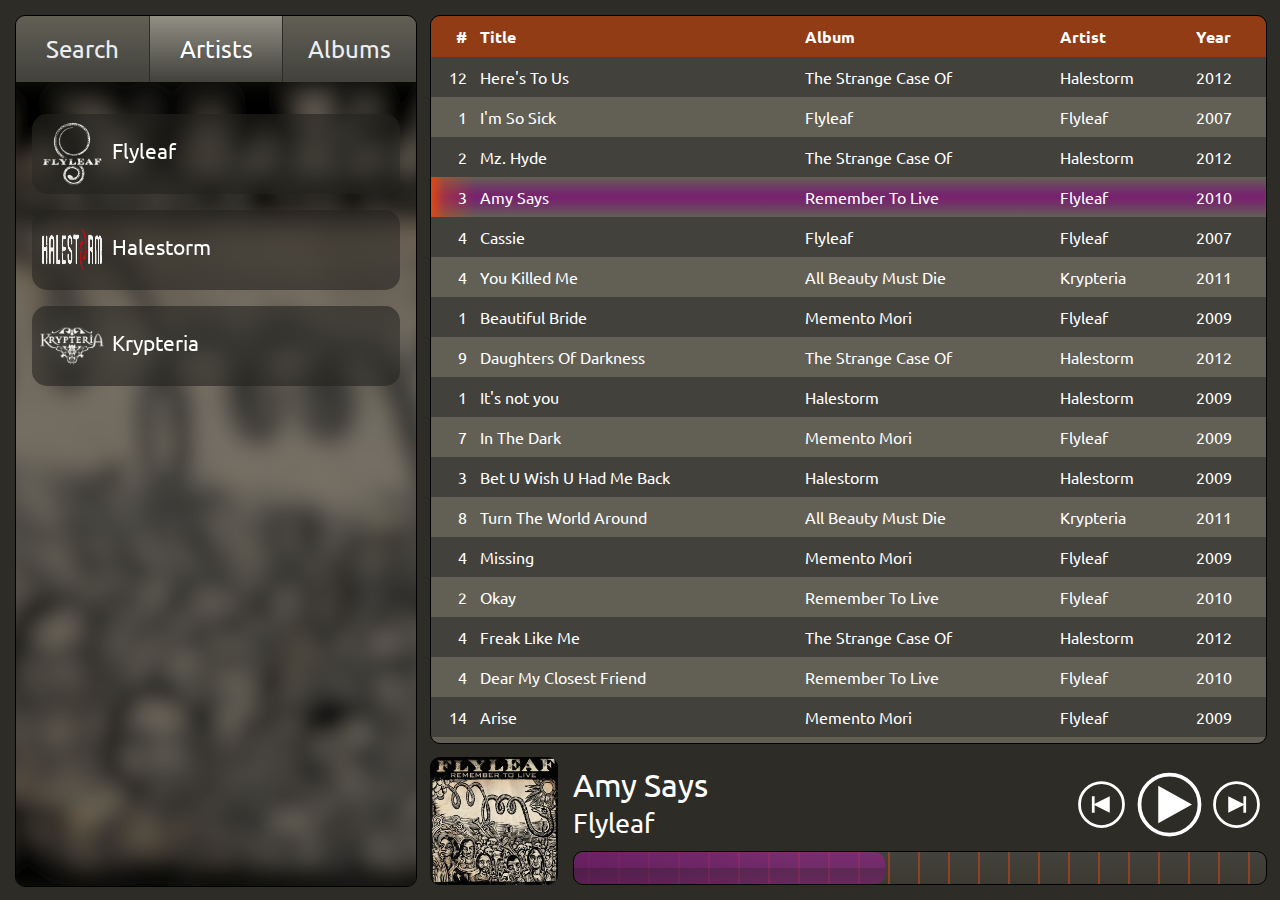
==== commit 92c6351c: "Add favicon" ====
--- a/index.html
+++ b/index.html
@@ -5,6 +5,8 @@
         <meta name="viewport" content="width=device-width, initial-scale=1.0" />
         <title>Canto</title>
         <link rel="stylesheet" type="text/css" href="css/main.css" />
+        <link rel="icon" href="css/pics/fav.ico" type="image/x-icon"/>
+        <link rel="shortcut icon" href="css/pics/fav.ico" type="image/x-icon"/>
     </head>
     <body>
         <main id="lmain">
--- a/css/main.css
+++ b/css/main.css
@@ -270,6 +270,70 @@
 #edit_track {
   display: none; }
 
+#edit_track:target:before {
+  display: block;
+  content: "";
+  position: fixed;
+  top: 0;
+  left: 0;
+  width: 100%;
+  height: 100%;
+  z-index: -1;
+  background-color: rgba(0, 0, 0, 0.7); }
+
+#edit_track:target {
+  display: block;
+  position: fixed;
+  top: 0;
+  left: 0;
+  right: 0;
+  bottom: 0;
+  margin: auto;
+  padding: 20px;
+  width: calc(80% - 40px);
+  height: calc(80% - 40px);
+  max-height: 500px;
+  z-index: 200;
+  background-color: rgba(0, 0, 0, 0.7);
+  border-radius: 20px; }
+  #edit_track:target form {
+    margin: 0 auto;
+    max-width: 400px;
+    max-height: calc(100% - 60px);
+    overflow: auto; }
+  #edit_track:target label, #edit_track:target input {
+    margin-top: 10px; }
+  #edit_track:target label {
+    float: left;
+    padding: 5px 0;
+    padding-top: 6px;
+    width: 90px; }
+  #edit_track:target input {
+    float: right;
+    padding: 5px;
+    width: calc(100% - 110px);
+    border-radius: 5px; }
+  #edit_track:target input[type=submit] {
+    position: absolute;
+    left: 20px;
+    right: 20px;
+    bottom: 20px;
+    margin: 0 auto;
+    width: calc(100% - 40px);
+    max-width: 400px;
+    height: 50px;
+    color: white;
+    background-color: #dd4814;
+    border: none;
+    font-size: 1.5rem; }
+
+@media only screen and (max-width: 350px) {
+  #edit_track:target {
+    top: 5%;
+    left: 5%;
+    padding: 20px;
+    width: calc(90% - 40px);
+    height: calc(90% - 40px); } }
 #play_queue {
   display: none; }
 
@@ -504,6 +568,10 @@
 
   #lyrics:target {
     left: 0; } }
+@media only screen and (max-width: 800px) and (orientation:landscape) {
+  main #albumart img {
+    width: auto;
+    height: 100%; } }
 @media only screen and (min-width: 800px) {
   body {
     position: absolute;
@@ -656,6 +724,14 @@
         background-image: linear-gradient(180deg, transparent 0%, rgba(119, 33, 111, 0.7) 30%, #77216f 50%, rgba(119, 33, 111, 0.7) 70%, transparent 100%); }
         #play_queue table .active td:first-child {
           background-image: linear-gradient(90deg, #dd4814 0%, rgba(221, 72, 20, 0.4) 30%, transparent 100%); }
+
+  #edit_track:target {
+    width: 420px; }
+    #edit_track:target form {
+      margin: 0 auto;
+      max-width: 400px;
+      max-height: 100%;
+      overflow: auto; }
 
   @import url(http://fonts.googleapis.com/css?family=Delius+Swash+Caps);
   #info {
